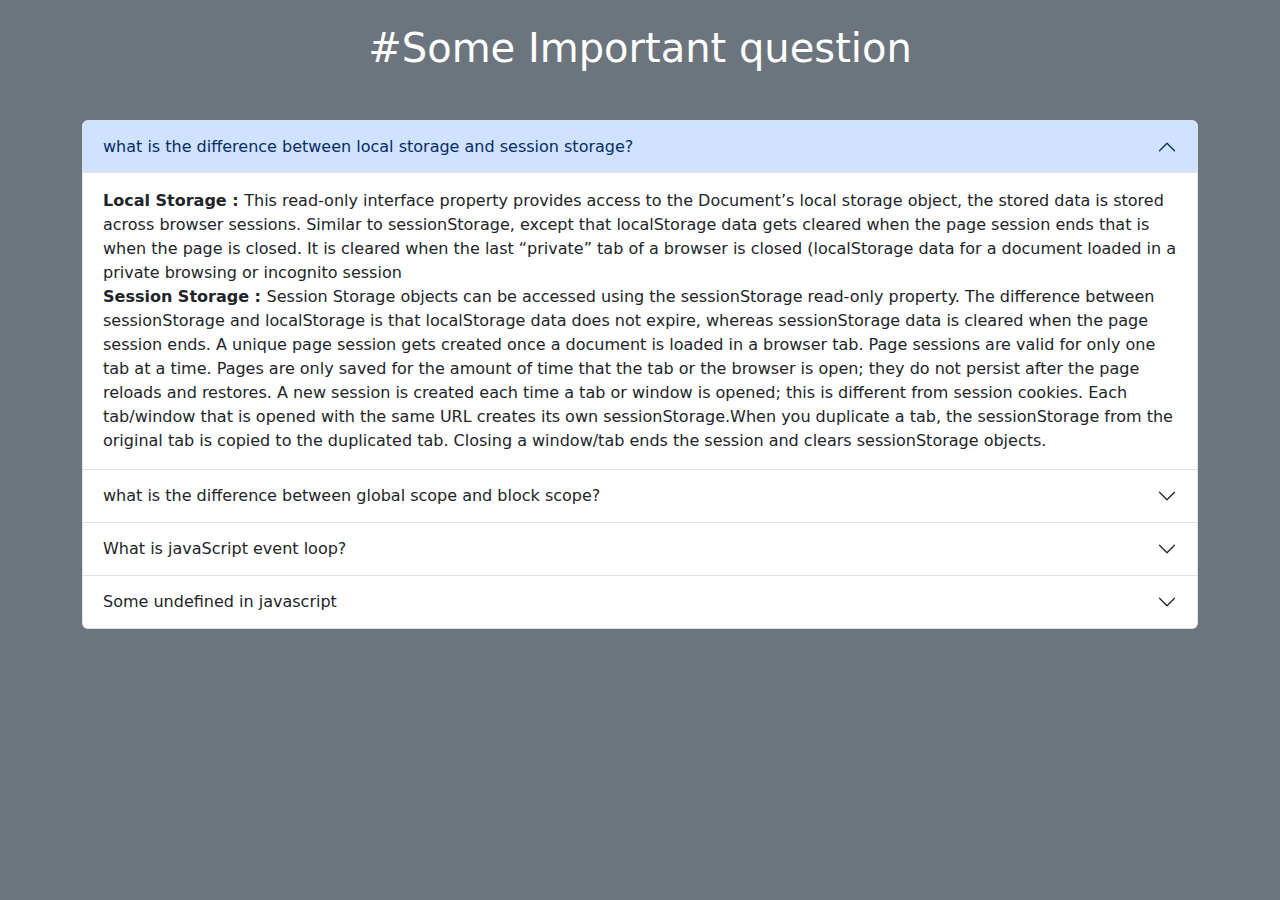
==== blog.html @ e1a5df47 "blog page added" ====
<!DOCTYPE html>
<html lang="en">

<head>
    <meta charset="UTF-8">
    <meta http-equiv="X-UA-Compatible" content="IE=edge">
    <meta name="viewport" content="width=device-width, initial-scale=1.0">
    <title>Blog</title>
    <!-- bootstrap link -->
    <link rel="stylesheet" href="https://cdn.jsdelivr.net/npm/bootstrap@5.2.1/dist/css/bootstrap.min.css">
</head>

<body class="bg-secondary">
    <header>
        <h1 class="text-center my-4 text-white">#Some Important question</h1>
    </header>

    <main class="container mt-5">
        <div class="accordion" id="accordionPanelsStayOpenExample">
            <div class="accordion-item">
                <h2 class="accordion-header" id="panelsStayOpen-headingOne">
                    <button class="accordion-button" type="button" data-bs-toggle="collapse"
                        data-bs-target="#panelsStayOpen-collapseOne" aria-expanded="true"
                        aria-controls="panelsStayOpen-collapseOne">
                        what is the difference between local storage and session storage?
                    </button>
                </h2>
                <div id="panelsStayOpen-collapseOne" class="accordion-collapse collapse show"
                    aria-labelledby="panelsStayOpen-headingOne">
                    <div class="accordion-body">
                        <strong>Local Storage : </strong>This read-only interface property provides access to the
                        Document’s local storage object, the stored data is stored across browser sessions. Similar to
                        sessionStorage, except that localStorage data gets cleared when the page session ends that is
                        when the page is closed. It is cleared when the last “private” tab of a browser is closed
                        (localStorage data for a document loaded in a private browsing or incognito session
                        <br>
                        <strong>Session Storage : </strong>Session Storage objects can be accessed using the
                        sessionStorage read-only property. The difference between sessionStorage and localStorage is
                        that localStorage data does not expire, whereas sessionStorage data is cleared when the page
                        session ends.

                        A unique page session gets created once a document is loaded in a browser tab. Page sessions are
                        valid for only one tab at a time. Pages are only saved for the amount of time that the tab or
                        the browser is open; they do not persist after the page reloads and restores. A new session is
                        created each time a tab or window is opened; this is different from session cookies. Each
                        tab/window that is opened with the same URL creates its own sessionStorage.When you duplicate a
                        tab, the sessionStorage from the original tab is copied to the duplicated tab. Closing a
                        window/tab ends the session and clears sessionStorage objects.

                    </div>
                </div>
            </div>
            <div class="accordion-item">
                <h2 class="accordion-header" id="panelsStayOpen-headingTwo">
                    <button class="accordion-button collapsed" type="button" data-bs-toggle="collapse"
                        data-bs-target="#panelsStayOpen-collapseTwo" aria-expanded="false"
                        aria-controls="panelsStayOpen-collapseTwo">
                        what is the difference between global scope and block scope?
                    </button>
                </h2>
                <div id="panelsStayOpen-collapseTwo" class="accordion-collapse collapse"
                    aria-labelledby="panelsStayOpen-headingTwo">
                    <div class="accordion-body">
                        <div class="accordion-body">
                            <strong>Global Scope : </strong>A variable exists inside or outside a block. If a variable
                            is declared outside all functions or curly braces ({}), it exists in the global scope. The
                            global variables can be accessed by any line of code in the program, including inside
                            blocks.
                            <br>
                            <strong>Blog Scope : </strong>The main difference between the local scope and block scope is
                            that the block statements (e.g. if conditions or for loops), don't create a new scope. So
                            the var keyword will not have an effect, because the variables are still in the same
                            scope.ES6 introduced block scope by using the let and const keywords. These two keywords are
                            scoped within the block which are defined.

                        </div>
                    </div>
                </div>
            </div>
            <div class="accordion-item">
                <h2 class="accordion-header" id="panelsStayOpen-headingThree">
                    <button class="accordion-button collapsed" type="button" data-bs-toggle="collapse"
                        data-bs-target="#panelsStayOpen-collapseThree" aria-expanded="false"
                        aria-controls="panelsStayOpen-collapseThree">
                        What is javaScript event loop?
                    </button>
                </h2>
                <div id="panelsStayOpen-collapseThree" class="accordion-collapse collapse"
                    aria-labelledby="panelsStayOpen-headingThree">
                    <div class="accordion-body">
                        Event is hidden by default, until the
                        JavaScript has a runtime model based on an event loop, which is responsible for executing the
                        code, collecting and processing events, and executing queued sub-tasks. This model is quite
                        different from models in other languages like C and Java. <br><br>
                        At some point during the event loop, the runtime starts handling the messages on the queue,
                        starting with the oldest one. To do so, the message is removed from the queue and its
                        corresponding function is called with the message as an input parameter. As always, calling a
                        function creates a new stack frame for that function's use.
                    </div>
                </div>
            </div>
            <div class="accordion-item">
                <h2 class="accordion-header" id="panelsStayOpen-headingFour">
                    <button class="accordion-button collapsed" type="button" data-bs-toggle="collapse"
                        data-bs-target="#panelsStayOpen-collapseFour" aria-expanded="false"
                        aria-controls="panelsStayOpen-collapseFour">
                        Some undefined in javascript
                    </button>
                </h2>
                <div id="panelsStayOpen-collapseFour" class="accordion-collapse collapse"
                    aria-labelledby="panelsStayOpen-headingFour">
                    <div class="accordion-body">
                        JavaScript provides some primitive as well as non-primitive data types. For example “null”,
                        “boolean”, “undefined”, etc. belong to the primitive data type while “arrays”, and “objects” are
                        non-primitive or complex data types. In JavaScript, any variable that is not assigned with any
                        value has a default value of “undefined”.
                        <ul>
                            <li>we will check the type of a variable that is declared but not defined anywhere in the
                                program</li>
                            <li>Let's consider we have an empty string as shown in the below snippet:</li>
                            <li>In this example program, we will check whether a specific variable is defined or not. If
                                the program does not define the variable, display the message “variable not defined!”.
                                Else show the message “variable defined”</li>
                        </ul>
                    </div>
                </div>
            </div>
        </div>
    </main>


    <!-- bootstrap link -->
    <script src="https://cdn.jsdelivr.net/npm/bootstrap@5.2.1/dist/js/bootstrap.bundle.min.js"></script>
</body>

</html>
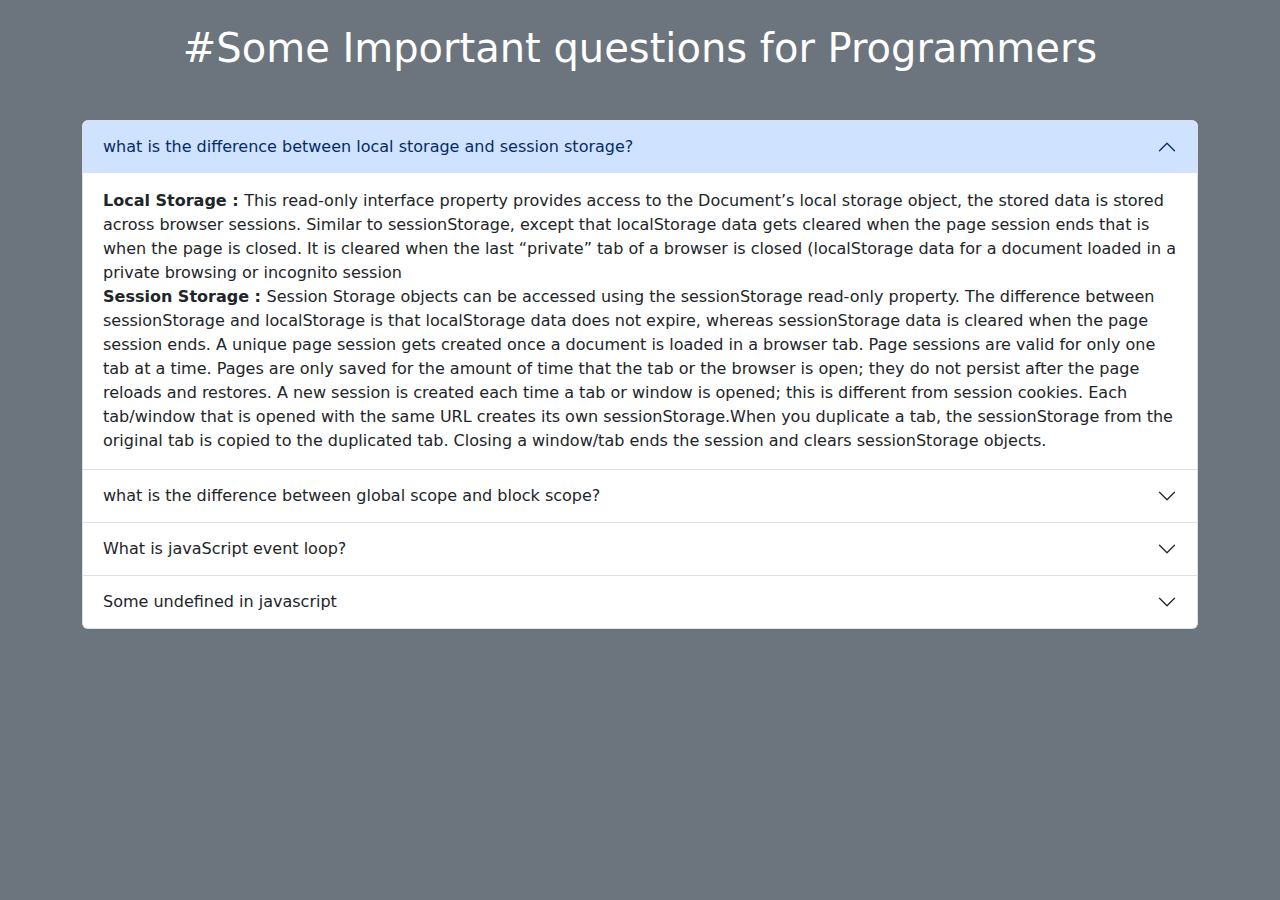
==== commit c42f8a74: "blog page update" ====
--- a/blog.html
+++ b/blog.html
@@ -12,7 +12,7 @@
 
 <body class="bg-secondary">
     <header>
-        <h1 class="text-center my-4 text-white">#Some Important question</h1>
+        <h1 class="text-center my-4 text-white">#Some Important questions for Programmers</h1>
     </header>
 
     <main class="container mt-5">
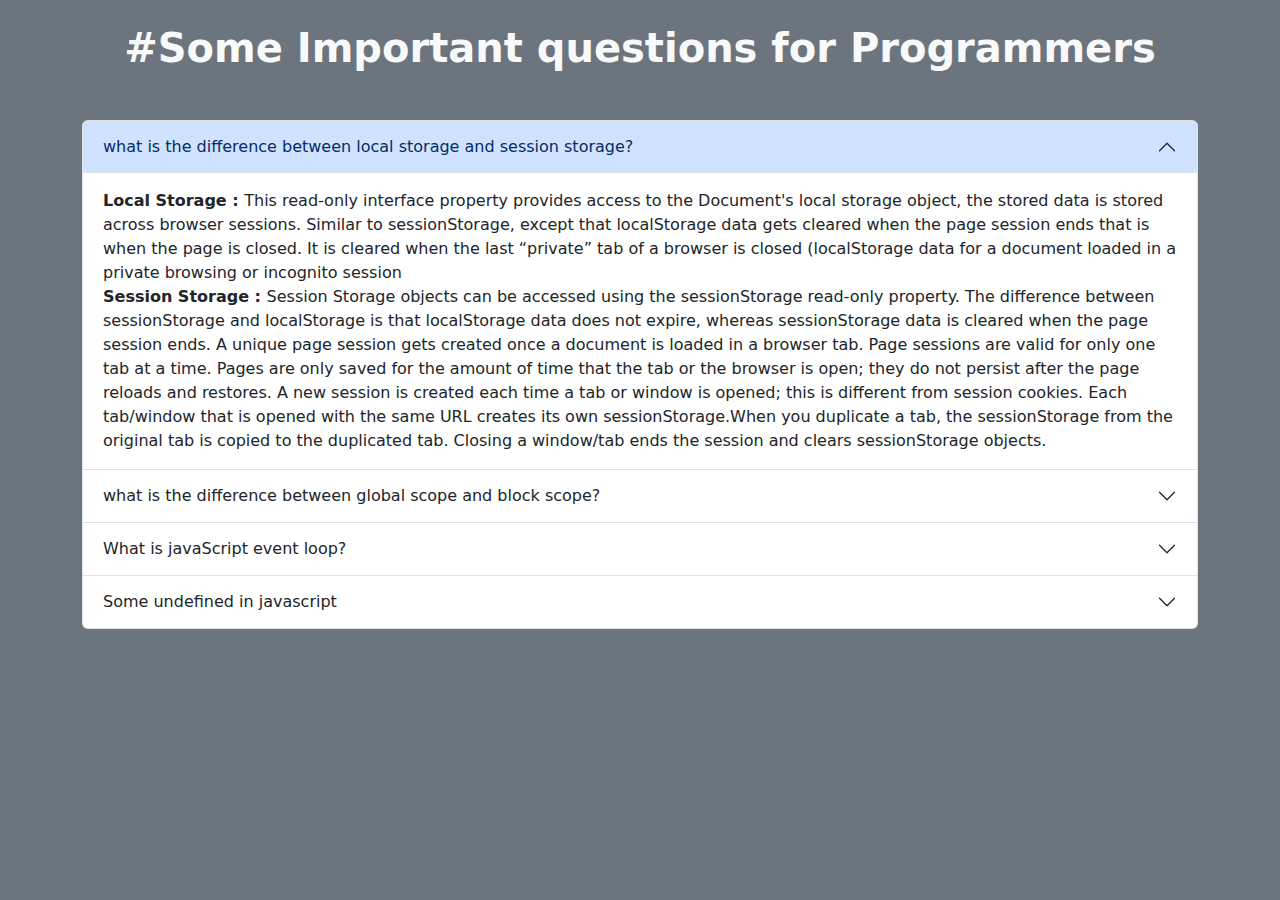
==== commit 72501b54: "final commit" ====
--- a/blog.html
+++ b/blog.html
@@ -12,7 +12,7 @@
 
 <body class="bg-secondary">
     <header>
-        <h1 class="text-center my-4 text-white">#Some Important questions for Programmers</h1>
+        <h1 class="text-center my-4 text-light fw-bold">#Some Important questions for Programmers</h1>
     </header>
 
     <main class="container mt-5">
@@ -29,7 +29,7 @@
                     aria-labelledby="panelsStayOpen-headingOne">
                     <div class="accordion-body">
                         <strong>Local Storage : </strong>This read-only interface property provides access to the
-                        Document’s local storage object, the stored data is stored across browser sessions. Similar to
+                        Document's local storage object, the stored data is stored across browser sessions. Similar to
                         sessionStorage, except that localStorage data gets cleared when the page session ends that is
                         when the page is closed. It is cleared when the last “private” tab of a browser is closed
                         (localStorage data for a document loaded in a private browsing or incognito session
